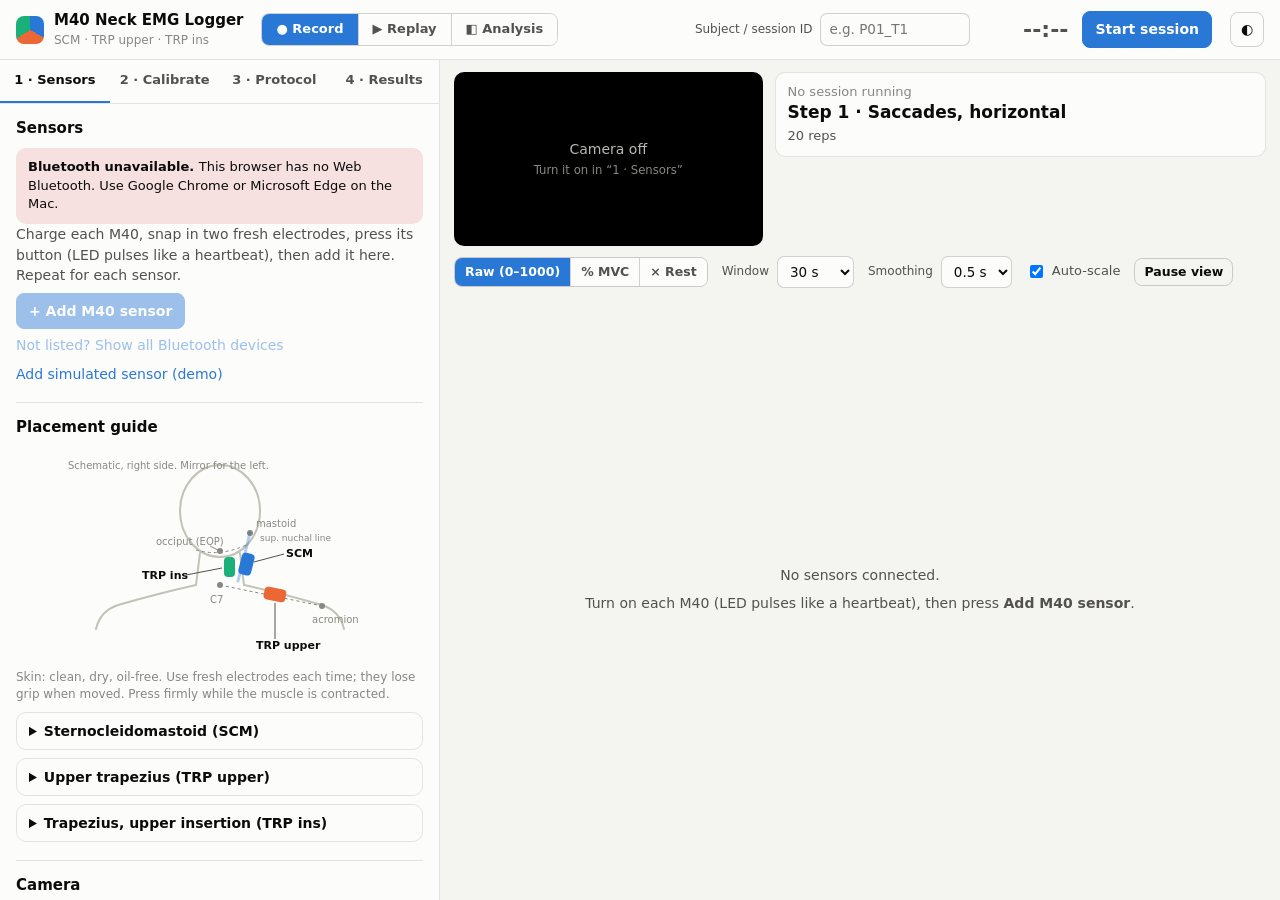
==== index.html @ 7b1920a0 "M40 Neck EMG Logger Browser app for the SAS rehab protocol with ANR M40 Muscle Sense sensors: - pair" ====
<!doctype html>
<html lang="en">
<head>
  <meta charset="utf-8">
  <meta name="viewport" content="width=device-width, initial-scale=1">
  <title>M40 Neck EMG Logger</title>
  <link rel="stylesheet" href="css/app.css">
</head>
<body>
  <header class="topbar">
    <div class="brand">
      <span class="brand-mark" aria-hidden="true"></span>
      <div>
        <div class="brand-name">M40 Neck EMG Logger</div>
        <div class="brand-sub">SCM · TRP upper · TRP ins</div>
      </div>
    </div>

    <div class="seg mode-switch" id="modeSwitch" role="tablist" aria-label="Mode">
      <button data-view="record" class="active">● Record</button>
      <button data-view="replay">▶ Replay</button>
      <button data-view="analysis">◧ Analysis</button>
    </div>

    <div class="session-controls">
      <label class="field inline">
        <span>Subject / session ID</span>
        <input id="subject" type="text" placeholder="e.g. P01_T1" autocomplete="off">
      </label>
      <div class="session-clock" id="sessionClock" aria-live="polite">--:--</div>
      <div class="rec-badge" id="recBadge" hidden><span class="rec-dot"></span><span id="recText">REC</span></div>
      <button class="btn primary" id="btnSession">Start session</button>
    </div>

    <button class="btn ghost icon" id="btnTheme" title="Toggle light/dark">◐</button>
  </header>

  <main class="layout" id="recordView">
    <!-- LEFT: workflow -->
    <section class="workflow">
      <nav class="tabs" role="tablist">
        <button role="tab" data-tab="setup" class="active">1 · Sensors</button>
        <button role="tab" data-tab="calib">2 · Calibrate</button>
        <button role="tab" data-tab="protocol">3 · Protocol</button>
        <button role="tab" data-tab="results">4 · Results</button>
      </nav>
      <div class="tab-body" id="tab-setup"></div>
      <div class="tab-body" id="tab-calib" hidden></div>
      <div class="tab-body" id="tab-protocol" hidden></div>
      <div class="tab-body" id="tab-results" hidden></div>
    </section>

    <!-- RIGHT: live -->
    <section class="live">
      <div class="live-top">
        <div class="cam-wrap">
          <video id="camPreview" autoplay muted playsinline></video>
          <div class="cam-empty" id="camEmpty"><div>Camera off<br><small>Turn it on in “1 · Sensors”</small></div></div>
          <div class="cam-overlay" id="camOverlay"></div>
        </div>
        <div class="now-panel">
          <div class="now-step" id="nowStep">
            <div class="now-label">No step running</div>
          </div>
          <div class="tiles" id="tiles"></div>
        </div>
      </div>

      <div class="chart-controls">
        <div class="seg" id="segMode" role="group" aria-label="Display unit">
          <button data-mode="raw" class="active">Raw (0–1000)</button>
          <button data-mode="mvc">% MVC</button>
          <button data-mode="rest">× Rest</button>
        </div>
        <label class="field inline small">
          <span>Window</span>
          <select id="selWindow">
            <option value="10">10 s</option>
            <option value="30" selected>30 s</option>
            <option value="60">60 s</option>
            <option value="120">2 min</option>
          </select>
        </label>
        <label class="field inline small">
          <span>Smoothing</span>
          <select id="selSmooth">
            <option value="1">off</option>
            <option value="3">0.3 s</option>
            <option value="5" selected>0.5 s</option>
            <option value="10">1.0 s</option>
          </select>
        </label>
        <label class="check small"><input type="checkbox" id="chkAuto" checked> Auto-scale</label>
        <button class="btn ghost small" id="btnPause">Pause view</button>
      </div>

      <div class="strips" id="strips">
        <div class="strips-empty" id="stripsEmpty">
          <p>No sensors connected.</p>
          <p class="muted">Turn on each M40 (LED pulses like a heartbeat), then press <b>Add M40 sensor</b>.</p>
        </div>
      </div>
    </section>
  </main>

  <!-- REPLAY: a recorded session, video and EMG in sync -->
  <main class="rv-layout" id="replayView" hidden>
    <aside class="rv-side">
      <div class="rv-side-head">
        <div class="seg" id="rvSideTabs" role="tablist">
          <button data-side="steps" class="active">Steps</button>
          <button data-side="comments">Comments <span id="rvCommentCount" class="num"></span></button>
        </div>
        <button class="btn small ghost" id="rvBack" title="Open another session">Open other…</button>
      </div>
      <ol class="rv-steps" id="rvSteps"></ol>
      <div class="rv-comments" id="rvComments" hidden></div>
      <div class="rv-info" id="rvInfo"></div>
    </aside>

    <section class="rv-content">
      <div class="rv-top">
        <div class="cam-wrap rv-video">
          <video id="rvVideo" playsinline></video>
          <div class="cam-empty" id="rvNoVideo"><div>No video in this session<br><small>EMG plays on its own clock</small></div></div>
          <div class="cam-overlay" id="rvVideoNote"></div>
        </div>
        <div class="rv-panel">
          <div class="now-step">
            <div class="now-label" id="rvTitle">–</div>
            <div class="now-title" id="rvStepTitle">–</div>
            <div class="now-label" id="rvStepLabel">–</div>
            <div class="now-meta">
              <span>Session <b id="rvTime">0:00.0</b></span>
              <span>Rep <b id="rvRep">–</b></span>
            </div>
          </div>
          <div class="rv-transport">
            <button class="btn" id="rvPrevStep" title="Previous step (PageUp)">⏮</button>
            <button class="btn" id="rvPrevRep" title="Previous rep ([)">◀ rep</button>
            <button class="btn primary rv-play" id="rvPlay" title="Play/pause (Space)">▶</button>
            <button class="btn" id="rvNextRep" title="Next rep (])">rep ▶</button>
            <button class="btn" id="rvNextStep" title="Next step (PageDown)">⏭</button>
            <select id="rvRate" title="Playback speed">
              <option value="0.25">0.25×</option>
              <option value="0.5">0.5×</option>
              <option value="1" selected>1×</option>
              <option value="2">2×</option>
            </select>
          </div>
          <form class="rv-comment-bar" id="rvCommentForm" autocomplete="off">
            <input type="text" id="rvCommentText" placeholder="Comment at the playhead…  (C)">
            <button class="btn primary small" id="rvCommentAdd" type="submit">Add at 0:00.0</button>
          </form>
          <div class="tiles" id="rvTiles"></div>
        </div>
      </div>

      <div class="chart-controls">
        <div class="seg" id="rvMode" role="group" aria-label="Display unit">
          <button data-mode="raw" class="active">Raw (0–1000)</button>
          <button data-mode="mvc">% MVC</button>
          <button data-mode="rest">× Rest</button>
        </div>
        <label class="field inline small">
          <span>Window</span>
          <select id="rvWindow">
            <option value="10">10 s</option>
            <option value="20" selected>20 s</option>
            <option value="60">60 s</option>
            <option value="180">3 min</option>
          </select>
        </label>
        <label class="check small"><input type="checkbox" id="rvMirror"> Mirror video</label>
        <span class="rv-sync small">
          Video sync
          <button class="btn small ghost" id="rvSyncMinus" title="Video 0.1 s earlier">−0.1</button>
          <b id="rvSync" class="num">+0.0 s</b>
          <button class="btn small ghost" id="rvSyncPlus" title="Video 0.1 s later">+0.1</button>
        </span>
        <span class="tiny rv-keys"><kbd>Space</kbd> play · <kbd>←</kbd><kbd>→</kbd> 1 s · <kbd>[</kbd><kbd>]</kbd> rep · <kbd>PgUp</kbd><kbd>PgDn</kbd> step · <kbd>C</kbd> comment</span>
      </div>

      <div class="rv-overview"><canvas id="rvOverview"></canvas></div>
      <div class="strips" id="rvStrips"></div>
    </section>
  </main>

  <section class="rv-empty" id="replayEmpty" hidden>
    <div class="rv-drop" id="rvDrop">
      <h2>Replay a recorded session</h2>
      <p class="muted">Choose the session folder (it holds <code>session.json</code>, <code>samples_long.csv</code>, <code>events.csv</code> and the video),
        or your save folder to pick from all sessions.<br>You can also drop the folder or its files here, including downloaded copies.</p>
      <div class="btn-row" style="justify-content:center">
        <button class="btn primary" id="rvOpenFolder">Open folder…</button>
        <button class="btn" id="rvOpenFiles">Select files…</button>
        <input type="file" id="rvFileInput" multiple hidden>
      </div>
      <p class="tiny rv-privacy">🔒 Files are opened in this browser only. Nothing is uploaded, also when the app runs from a website.</p>
      <div id="rvRecent"></div>
    </div>
  </section>

  <!-- ANALYSIS: groupings per exercise, activations, rep-locked stacks, behaviour clusters -->
  <main class="an-layout" id="analysisView" hidden></main>
  <section class="rv-empty" id="analysisEmpty" hidden>
    <div class="rv-drop">
      <h2>Analyse a recorded session</h2>
      <p class="muted">Open a session folder or its files. Analysis uses the same session as Replay, so a session already open there is analysed straight away.</p>
      <div class="btn-row" style="justify-content:center">
        <button class="btn primary" id="anOpenFolder">Open folder…</button>
        <button class="btn" id="anOpenFiles">Select files…</button>
      </div>
      <p class="tiny rv-privacy">🔒 Files are opened in this browser only. Nothing is uploaded, also when the app runs from a website.</p>
    </div>
  </section>

  <div class="boot-error" id="bootError" hidden>
    <b>The app did not load completely.</b>
    Press <kbd>⌘</kbd><kbd>⇧</kbd><kbd>R</kbd> to reload. If that does not help, close the tab and start the app with
    <code>start.command</code>, so it runs at http://localhost:8040, not as a file.
    <div class="tiny" id="bootErrorDetail"></div>
  </div>

  <div class="toast-host" id="toasts" aria-live="polite"></div>

  <script>
    // If the app modules fail to load (stale cache, opened as a file), say so instead of showing dead buttons.
    window.addEventListener('error', function (e) {
      if (!window.__appReady) document.getElementById('bootErrorDetail').textContent = e.message || '';
    });
    setTimeout(function () {
      if (!window.__appReady) document.getElementById('bootError').hidden = false;
    }, 4000);
  </script>
  <script type="module" src="js/app.js"></script>
</body>
</html>
---- css/app.css ----
/* ---------- Tokens ---------- */
:root {
  color-scheme: light;
  --bg: #f4f4f1;
  --surface: #fcfcfb;
  --surface-2: #f0efec;
  --surface-3: #e7e6e1;
  --ink: #0b0b0b;
  --ink-2: #52514e;
  --muted: #898781;
  --grid: #e1e0d9;
  --axis: #c3c2b7;
  --border: rgba(11, 11, 11, 0.10);
  --border-strong: rgba(11, 11, 11, 0.18);
  --accent: #2a78d6;
  --accent-ink: #ffffff;
  --accent-soft: #cde2fb;
  --good: #0ca30c;
  --good-text: #006300;
  --warn: #fab219;
  --serious: #ec835a;
  --crit: #d03b3b;
  --band: rgba(42, 120, 214, 0.08);
  --band-calib: rgba(137, 135, 129, 0.12);
  --s1: #2a78d6; --s2: #eb6834; --s3: #1baf7a; --s4: #eda100;
  --s5: #e87ba4; --s6: #008300; --s7: #6250d6; --s8: #e34948;
  --radius: 10px;
  --font: system-ui, -apple-system, "Segoe UI", sans-serif;
}
@media (prefers-color-scheme: dark) {
  :root:not([data-theme="light"]) {
    color-scheme: dark;
    --bg: #0d0d0d; --surface: #1a1a19; --surface-2: #232321; --surface-3: #2c2c2a;
    --ink: #f0efec; --ink-2: #c3c2b7; --muted: #898781; --grid: #2c2c2a; --axis: #383835;
    --border: rgba(255,255,255,0.10); --border-strong: rgba(255,255,255,0.18);
    --accent: #3987e5; --accent-soft: #184f95; --good-text: #0ca30c;
    --band: rgba(57, 135, 229, 0.14); --band-calib: rgba(137, 135, 129, 0.16);
    --s1: #3987e5; --s2: #d95926; --s3: #199e70; --s4: #c98500;
    --s5: #d55181; --s6: #008300; --s7: #9085e9; --s8: #e66767;
  }
}
:root[data-theme="dark"] {
  color-scheme: dark;
  --bg: #0d0d0d; --surface: #1a1a19; --surface-2: #232321; --surface-3: #2c2c2a;
  --ink: #f0efec; --ink-2: #c3c2b7; --muted: #898781; --grid: #2c2c2a; --axis: #383835;
  --border: rgba(255,255,255,0.10); --border-strong: rgba(255,255,255,0.18);
  --accent: #3987e5; --accent-soft: #184f95; --good-text: #0ca30c;
  --band: rgba(57, 135, 229, 0.14); --band-calib: rgba(137, 135, 129, 0.16);
  --s1: #3987e5; --s2: #d95926; --s3: #199e70; --s4: #c98500;
  --s5: #d55181; --s6: #008300; --s7: #9085e9; --s8: #e66767;
}

/* ---------- Base ---------- */
* { box-sizing: border-box; }
html, body { height: 100%; }
body {
  margin: 0; font-family: var(--font); font-size: 14px; line-height: 1.45;
  background: var(--bg); color: var(--ink);
  display: flex; flex-direction: column; overflow: hidden;
}
h2 { font-size: 15px; margin: 0 0 8px; font-weight: 650; }
h3 { font-size: 13px; margin: 0 0 6px; font-weight: 650; }
p { margin: 0 0 8px; }
small, .muted { color: var(--ink-2); }
.tiny { font-size: 12px; color: var(--muted); }
.num { font-variant-numeric: tabular-nums; }
[hidden] { display: none !important; }
kbd {
  font: 11px var(--font); padding: 1px 5px; border-radius: 4px;
  border: 1px solid var(--border-strong); background: var(--surface-2); color: var(--ink-2);
}

/* ---------- Buttons & fields ---------- */
.btn {
  font: inherit; font-weight: 550; border-radius: 8px; padding: 7px 12px;
  border: 1px solid var(--border-strong); background: var(--surface); color: var(--ink);
  cursor: pointer; white-space: nowrap;
}
a.btn { text-decoration: none; display: inline-block; }
.btn:hover:not(:disabled) { background: var(--surface-2); }
.btn:disabled { opacity: .45; cursor: not-allowed; }
.btn.primary { background: var(--accent); border-color: var(--accent); color: var(--accent-ink); }
.btn.primary:hover:not(:disabled) { filter: brightness(1.08); background: var(--accent); }
.btn.danger { background: var(--crit); border-color: var(--crit); color: #fff; }
.btn.danger:hover:not(:disabled) { filter: brightness(1.08); background: var(--crit); }
.btn.ghost { background: transparent; }
.btn.small { padding: 4px 9px; font-size: 12.5px; }
.btn.big { padding: 11px 18px; font-size: 15px; }
.btn.icon { width: 34px; padding: 6px 0; }
.btn.link { border: none; background: none; color: var(--accent); padding: 0; font-weight: 500; }
.btn-row { display: flex; gap: 8px; flex-wrap: wrap; align-items: center; }

.field { display: flex; flex-direction: column; gap: 3px; font-size: 12px; color: var(--ink-2); }
.field.inline { flex-direction: row; align-items: center; gap: 8px; }
.field.small { font-size: 12px; }
input[type="text"], input[type="number"], select, textarea {
  font: inherit; font-size: 13.5px; color: var(--ink); background: var(--surface);
  border: 1px solid var(--border-strong); border-radius: 7px; padding: 6px 8px; min-width: 0;
}
textarea { resize: vertical; min-height: 38px; }
input:focus, select:focus, textarea:focus, .btn:focus-visible {
  outline: 2px solid var(--accent); outline-offset: 1px;
}
.check { display: inline-flex; align-items: center; gap: 6px; color: var(--ink-2); font-size: 13px; cursor: pointer; }

/* ---------- Top bar ---------- */
.topbar {
  display: flex; align-items: center; gap: 18px; padding: 10px 16px;
  background: var(--surface); border-bottom: 1px solid var(--border); flex: none;
}
.brand { display: flex; align-items: center; gap: 10px; min-width: 210px; }
.brand-mark {
  width: 28px; height: 28px; border-radius: 8px; flex: none;
  background: conic-gradient(var(--s1) 0 33%, var(--s2) 0 66%, var(--s3) 0);
}
.brand-name { font-weight: 700; font-size: 15px; }
.brand-sub { font-size: 12px; color: var(--muted); }
.session-controls { display: flex; align-items: center; gap: 14px; margin-left: auto; }
.session-controls input { width: 150px; }
.session-clock { font-size: 22px; font-weight: 650; font-variant-numeric: tabular-nums; min-width: 84px; text-align: right; color: var(--ink-2); }
.session-clock.on { color: var(--ink); }
.rec-badge {
  display: inline-flex; align-items: center; gap: 6px; padding: 4px 10px; border-radius: 99px;
  background: color-mix(in srgb, var(--crit) 14%, transparent); color: var(--crit); font-weight: 650; font-size: 12.5px;
}
.rec-dot { width: 9px; height: 9px; border-radius: 50%; background: var(--crit); animation: blink 1.2s infinite; }
@keyframes blink { 50% { opacity: .25; } }

/* ---------- Layout ---------- */
.layout { flex: 1; display: grid; grid-template-columns: minmax(380px, 440px) 1fr; min-height: 0; }
.workflow { display: flex; flex-direction: column; border-right: 1px solid var(--border); background: var(--surface); min-height: 0; }
.tabs { display: flex; border-bottom: 1px solid var(--border); flex: none; }
.tabs button {
  flex: 1; font: inherit; font-weight: 600; font-size: 13px; padding: 11px 4px; cursor: pointer;
  border: none; background: none; color: var(--ink-2); border-bottom: 2px solid transparent;
}
.tabs button.active { color: var(--ink); border-bottom-color: var(--accent); }
.tabs button:hover { color: var(--ink); }
.tab-body { flex: 1; overflow-y: auto; padding: 14px 16px 40px; }
.section { margin-bottom: 18px; }
.section + .section { padding-top: 14px; border-top: 1px solid var(--border); }
.callout {
  background: var(--surface-2); border-radius: var(--radius); padding: 10px 12px; font-size: 13px; color: var(--ink-2);
}
.callout.warn { background: color-mix(in srgb, var(--warn) 18%, var(--surface)); color: var(--ink); }
.callout.bad { background: color-mix(in srgb, var(--crit) 14%, var(--surface)); color: var(--ink); }
.callout b { color: var(--ink); }

/* ---------- Sensor cards ---------- */
.sensor-card {
  border: 1px solid var(--border); border-radius: var(--radius); padding: 10px 12px; margin-bottom: 10px;
  background: var(--surface); position: relative;
}
.sensor-card::before {
  content: ""; position: absolute; left: 0; top: 10px; bottom: 10px; width: 4px; border-radius: 0 4px 4px 0;
  background: var(--sc);
}
.sensor-head { display: flex; align-items: center; gap: 8px; margin-bottom: 8px; }
.sensor-head input { flex: 1; font-weight: 600; }
.sensor-grid { display: grid; grid-template-columns: minmax(0, 1.5fr) minmax(0, .7fr) minmax(0, 1.1fr); gap: 8px; }
.sensor-grid select { width: 100%; }
.sensor-meta { display: flex; flex-wrap: wrap; align-items: center; gap: 4px 12px; margin-top: 8px; font-size: 12px; color: var(--ink-2); }
.sensor-meta > * { white-space: nowrap; }
.status { display: inline-flex; align-items: center; gap: 5px; font-size: 12px; font-weight: 600; }
.status i { width: 8px; height: 8px; border-radius: 50%; display: inline-block; background: var(--muted); }
.status.st-live i { background: var(--good); }
.status.st-connecting i, .status.st-reconnecting i { background: var(--warn); animation: blink 1s infinite; }
.status.st-disconnected i { background: var(--crit); }
.led { display: inline-flex; gap: 2px; vertical-align: middle; }
.led i { width: 9px; height: 9px; border-radius: 50%; display: inline-block; border: 1px solid var(--border-strong); }

/* ---------- Placement guide ---------- */
details.guide { border: 1px solid var(--border); border-radius: var(--radius); padding: 8px 12px; margin-bottom: 8px; }
details.guide summary { cursor: pointer; font-weight: 600; }
details.guide[open] summary { margin-bottom: 6px; }
details.guide ul { margin: 4px 0 0; padding-left: 18px; color: var(--ink-2); font-size: 13px; }
.figure { display: flex; justify-content: center; padding: 6px 0; }
.figure svg { max-width: 100%; height: auto; }

/* ---------- Calibration ---------- */
.cal-table { width: 100%; border-collapse: collapse; font-size: 13px; }
.cal-table th { text-align: left; font-weight: 600; color: var(--ink-2); font-size: 12px; padding: 4px 6px; border-bottom: 1px solid var(--border); }
.cal-table td { padding: 6px; border-bottom: 1px solid var(--border); vertical-align: middle; }
.cal-table td.num { text-align: right; }
.swatch { width: 10px; height: 10px; border-radius: 3px; display: inline-block; margin-right: 6px; vertical-align: middle; }
.countdown { font-size: 30px; font-weight: 700; font-variant-numeric: tabular-nums; }
.capture-box { display: flex; align-items: center; gap: 14px; padding: 10px 12px; border-radius: var(--radius); background: var(--surface-2); margin: 8px 0; }

/* ---------- Protocol ---------- */
.step-list { list-style: none; margin: 0 0 12px; padding: 0; border: 1px solid var(--border); border-radius: var(--radius); overflow: hidden; }
.step-list li {
  display: grid; grid-template-columns: 26px 1fr auto 20px; gap: 8px; align-items: center;
  padding: 6px 10px; font-size: 13px; cursor: pointer; border-bottom: 1px solid var(--border);
}
.step-list li:last-child { border-bottom: none; }
.step-list li:hover { background: var(--surface-2); }
.step-list li.current { background: color-mix(in srgb, var(--accent) 12%, var(--surface)); font-weight: 600; }
.step-list .n { color: var(--muted); font-variant-numeric: tabular-nums; text-align: right; }
.step-list .r { color: var(--ink-2); font-size: 12px; }
.step-list .st { text-align: center; color: var(--good-text); font-weight: 700; }
.step-list li.running .st { color: var(--crit); }

.step-card { border: 1px solid var(--border-strong); border-radius: 12px; padding: 14px; background: var(--surface); }
.step-kicker { font-size: 12px; font-weight: 650; letter-spacing: .04em; text-transform: uppercase; color: var(--muted); }
.step-title { font-size: 19px; font-weight: 700; margin: 2px 0 10px; line-height: 1.25; }
.cue { font-size: 16px; line-height: 1.45; padding: 10px 12px; border-radius: 9px; background: color-mix(in srgb, var(--accent) 10%, var(--surface)); border-left: 4px solid var(--accent); margin-bottom: 10px; }
.cue-label { font-size: 11px; font-weight: 700; text-transform: uppercase; color: var(--accent); letter-spacing: .05em; display: block; margin-bottom: 2px; }
.setup-note { font-size: 13px; color: var(--ink-2); margin-bottom: 12px; }
.rep-row { display: flex; align-items: center; gap: 12px; margin: 10px 0; }
.rep-count { font-size: 44px; font-weight: 750; font-variant-numeric: tabular-nums; line-height: 1; min-width: 120px; }
.rep-count small { font-size: 20px; color: var(--muted); font-weight: 600; }
.rep-count.hit { color: var(--good-text); }
.rep-btns { display: flex; gap: 6px; }
.rep-btns .btn { width: 44px; height: 44px; font-size: 20px; padding: 0; }
.step-timer { margin-left: auto; text-align: right; }
.step-timer .t { font-size: 22px; font-weight: 650; font-variant-numeric: tabular-nums; }
.inter-rest { font-size: 14px; font-weight: 650; padding: 6px 10px; border-radius: 8px; background: color-mix(in srgb, var(--warn) 25%, var(--surface)); display: inline-block; }
.step-actions { display: flex; gap: 8px; flex-wrap: wrap; margin-top: 12px; }
.step-actions .grow { flex: 1; }
.after-step { margin-top: 12px; padding-top: 12px; border-top: 1px dashed var(--border-strong); }
.mini-stats { width: 100%; border-collapse: collapse; font-size: 12.5px; margin: 6px 0 10px; }
.mini-stats td, .mini-stats th { padding: 3px 4px; border-bottom: 1px solid var(--border); text-align: right; font-variant-numeric: tabular-nums; }
.mini-stats th { color: var(--ink-2); font-weight: 600; }
.mini-stats td:first-child, .mini-stats th:first-child { text-align: left; }
.symptom { display: flex; gap: 3px; flex-wrap: wrap; }
.symptom button { width: 30px; height: 30px; padding: 0; font-size: 12.5px; }
.symptom button.sel { background: var(--accent); color: var(--accent-ink); border-color: var(--accent); }
.rest-banner { margin-top: 12px; padding: 10px 12px; border-radius: 9px; background: var(--surface-2); display: flex; align-items: center; gap: 12px; }
.rest-banner .countdown { font-size: 24px; }
.shortcuts { margin-top: 12px; font-size: 12px; color: var(--muted); display: flex; gap: 10px; flex-wrap: wrap; }

/* ---------- Results ---------- */
.heat { width: 100%; border-collapse: separate; border-spacing: 2px; font-size: 12.5px; }
.heat th { font-weight: 600; color: var(--ink-2); font-size: 11.5px; padding: 3px 4px; text-align: center; vertical-align: bottom; }
.heat th.l { text-align: left; }
.heat td { padding: 5px 4px; text-align: center; border-radius: 4px; font-variant-numeric: tabular-nums; }
.heat td.l { text-align: left; background: none; color: var(--ink-2); white-space: nowrap; max-width: 130px; overflow: hidden; text-overflow: ellipsis; }
.heat td.empty { color: var(--muted); }
.legend-ramp { display: flex; align-items: center; gap: 6px; font-size: 11.5px; color: var(--muted); margin-top: 6px; }
.legend-ramp span.r { width: 120px; height: 8px; border-radius: 4px; background: linear-gradient(90deg, #cde2fb, #2a78d6, #0d366b); }

/* ---------- Live side ---------- */
.live { display: flex; flex-direction: column; min-width: 0; min-height: 0; padding: 12px 14px; gap: 10px; }
.live-top { display: grid; grid-template-columns: minmax(260px, 38%) 1fr; gap: 12px; flex: none; }
.cam-wrap { position: relative; background: #000; border-radius: var(--radius); overflow: hidden; aspect-ratio: 16 / 9; }
.cam-wrap video { width: 100%; height: 100%; object-fit: cover; display: block; transform: scaleX(-1); }
.cam-wrap video.unmirrored { transform: none; }
.cam-empty { position: absolute; inset: 0; display: flex; align-items: center; justify-content: center; text-align: center; color: #b8b7b0; font-size: 14px; }
.cam-empty small { color: #898781; }
.cam-overlay { position: absolute; left: 8px; bottom: 8px; font-size: 12px; color: #fff; background: rgba(0,0,0,.55); padding: 2px 8px; border-radius: 6px; font-variant-numeric: tabular-nums; }
.cam-overlay:empty { display: none; }

.now-panel { display: flex; flex-direction: column; gap: 10px; min-width: 0; }
.now-step { background: var(--surface); border: 1px solid var(--border); border-radius: var(--radius); padding: 10px 12px; }
.now-label { color: var(--muted); font-size: 13px; }
.now-title { font-size: 17px; font-weight: 700; line-height: 1.25; }
.now-meta { display: flex; gap: 16px; margin-top: 4px; font-size: 13px; color: var(--ink-2); font-variant-numeric: tabular-nums; }
.now-meta b { color: var(--ink); font-size: 20px; }

.tiles { display: grid; grid-template-columns: repeat(auto-fill, minmax(150px, 1fr)); gap: 8px; }
.tile { background: var(--surface); border: 1px solid var(--border); border-radius: var(--radius); padding: 8px 10px 9px; position: relative; overflow: hidden; }
.tile-top { display: flex; align-items: center; gap: 6px; font-size: 12px; font-weight: 650; }
.tile-top .swatch { margin: 0; }
.tile-top .nm { overflow: hidden; text-overflow: ellipsis; white-space: nowrap; }
.tile-val { font-size: 24px; font-weight: 700; margin: 2px 0 4px; line-height: 1.1; }
.tile-val small { font-size: 12px; font-weight: 500; color: var(--muted); margin-left: 3px; }
.tile-bar { height: 6px; border-radius: 3px; background: var(--surface-3); overflow: hidden; }
.tile-bar i { display: block; height: 100%; width: 0; border-radius: 3px; background: var(--sc); transition: width .12s linear; }
.tile-foot { display: flex; justify-content: space-between; font-size: 11.5px; color: var(--muted); margin-top: 5px; font-variant-numeric: tabular-nums; }
.tile.warn-flag .tile-foot .q { color: var(--crit); font-weight: 650; }

.chart-controls { display: flex; align-items: center; gap: 14px; flex-wrap: wrap; flex: none; }
.seg { display: inline-flex; border: 1px solid var(--border-strong); border-radius: 8px; overflow: hidden; }
.seg button { font: inherit; font-size: 12.5px; font-weight: 550; padding: 5px 10px; border: none; background: var(--surface); color: var(--ink-2); cursor: pointer; }
.seg button + button { border-left: 1px solid var(--border-strong); }
.seg button.active { background: var(--accent); color: var(--accent-ink); }

.strips { flex: 1; min-height: 0; display: flex; flex-direction: column; gap: 6px; overflow-y: auto; }
.strip { position: relative; flex: 1 1 0; min-height: 96px; background: var(--surface); border: 1px solid var(--border); border-radius: var(--radius); }
.strip canvas { position: absolute; inset: 0; width: 100%; height: 100%; cursor: crosshair; }
.strip-label {
  position: absolute; left: 52px; top: 6px; font-size: 12px; font-weight: 650; pointer-events: none;
  display: flex; gap: 6px; align-items: center; background: color-mix(in srgb, var(--surface) 85%, transparent); padding: 0 4px; border-radius: 4px;
}
.strips-empty { margin: auto; text-align: center; color: var(--ink-2); padding: 30px; }

/* ---------- Toasts ---------- */
.toast-host { position: fixed; right: 16px; bottom: 16px; display: flex; flex-direction: column; gap: 8px; z-index: 50; }
.toast { background: var(--ink); color: var(--surface); padding: 9px 14px; border-radius: 9px; font-size: 13px; max-width: 380px; box-shadow: 0 4px 18px rgba(0,0,0,.18); }
.toast.bad { background: var(--crit); color: #fff; }

@media (max-width: 1100px) {
  body { overflow: auto; }
  .layout { grid-template-columns: 1fr; }
  .workflow { border-right: none; border-bottom: 1px solid var(--border); max-height: none; }
  .live-top { grid-template-columns: 1fr; }
  .strips { min-height: 420px; }
}

/* ---------- Review page ---------- */
.rv-layout { flex: 1; display: grid; grid-template-columns: 300px 1fr; min-height: 0; }
.rv-side { display: flex; flex-direction: column; min-height: 0; background: var(--surface); border-right: 1px solid var(--border); }
.rv-side-head { display: flex; align-items: baseline; justify-content: space-between; padding: 14px 16px 6px; }
.rv-side-head h2 { margin: 0; }
.rv-steps { list-style: none; margin: 0; padding: 0 8px; overflow-y: auto; flex: 1; }
.rv-steps li { display: grid; grid-template-columns: 24px 1fr; gap: 8px; padding: 7px 8px; border-radius: 8px; cursor: pointer; }
.rv-steps li:hover { background: var(--surface-2); }
.rv-steps li.current { background: color-mix(in srgb, var(--accent) 14%, var(--surface)); }
.rv-steps li .n { text-align: right; font-weight: 650; color: var(--muted); font-variant-numeric: tabular-nums; }
.rv-steps li .tt { font-weight: 600; font-size: 13px; line-height: 1.3; }
.rv-steps li.superseded { opacity: .5; }
.rv-steps li.calib .tt { font-weight: 500; color: var(--ink-2); }
.rv-note { font-size: 12px; color: var(--ink-2); font-style: italic; margin-top: 2px; }
.rv-info { padding: 12px 16px 16px; border-top: 1px solid var(--border); display: flex; flex-direction: column; gap: 2px; }
.rv-info b { color: var(--ink-2); }
.rv-content { display: flex; flex-direction: column; min-width: 0; min-height: 0; padding: 12px 14px; gap: 10px; }
.rv-top { display: grid; grid-template-columns: minmax(320px, 46%) 1fr; gap: 12px; flex: none; }
.rv-video video { object-fit: contain; transform: none; }
.rv-video video.mirrored { transform: scaleX(-1); }
.rv-panel { display: flex; flex-direction: column; gap: 10px; min-width: 0; }
.rv-transport { display: flex; gap: 6px; align-items: center; flex-wrap: wrap; }
.rv-play { width: 56px; font-size: 16px; }
.rv-sync { display: inline-flex; align-items: center; gap: 4px; color: var(--ink-2); font-size: 12.5px; }
.rv-keys { margin-left: auto; }
.rv-overview { flex: none; height: 84px; background: var(--surface); border: 1px solid var(--border); border-radius: var(--radius); position: relative; }
.rv-overview canvas { position: absolute; inset: 0; width: 100%; height: 100%; cursor: ew-resize; touch-action: none; }
.rv-empty { flex: 1; display: flex; align-items: center; justify-content: center; padding: 24px; overflow-y: auto; }
.rv-drop { max-width: 640px; width: 100%; text-align: center; padding: 36px 28px; border: 2px dashed var(--border-strong); border-radius: 16px; background: var(--surface); }
.rv-drop.over { border-color: var(--accent); background: color-mix(in srgb, var(--accent) 8%, var(--surface)); }
.rv-drop code { font-size: 12.5px; }
.rv-session-list { display: grid; grid-template-columns: repeat(auto-fill, minmax(190px, 1fr)); gap: 8px; text-align: left; }
.rv-session { display: flex; flex-direction: column; align-items: flex-start; gap: 1px; white-space: normal; font-weight: 400; }
.rv-session span { font-size: 12px; opacity: .8; }
@media (max-width: 1100px) {
  .rv-layout { grid-template-columns: 1fr; }
  .rv-side { max-height: 260px; border-right: none; border-bottom: 1px solid var(--border); }
  .rv-top { grid-template-columns: 1fr; }
}

/* ---------- Record / Replay switch, comments, boot error ---------- */
.mode-switch button { font-size: 13px; padding: 6px 14px; font-weight: 600; }
.rv-side-head { gap: 8px; align-items: center; }
.rv-side-head .seg button { padding: 4px 10px; }
.rv-comments { overflow-y: auto; flex: 1; padding: 0 8px 8px; }
.rv-comment { padding: 7px 9px; border-radius: 8px; cursor: pointer; font-size: 13px; border-left: 3px solid var(--accent); margin: 4px 0; background: var(--surface); }
.rv-comment:hover { background: var(--surface-2); }
.rv-comment.current { background: color-mix(in srgb, var(--accent) 14%, var(--surface)); }
.rv-comment.session { border-left-color: var(--muted); cursor: default; }
.rv-comment-head { display: flex; gap: 8px; align-items: baseline; margin-bottom: 2px; }
.rv-comment-head .btn.link { margin-left: auto; font-size: 12px; color: var(--crit); }
.rv-comment-bar { display: flex; gap: 6px; }
.rv-comment-bar input { flex: 1; }
.boot-error {
  position: fixed; left: 50%; top: 70px; transform: translateX(-50%); z-index: 100; max-width: 560px;
  background: var(--crit); color: #fff; padding: 12px 16px; border-radius: 10px; font-size: 13.5px; box-shadow: 0 6px 24px rgba(0,0,0,.25);
}
.boot-error kbd { background: rgba(255,255,255,.2); color: #fff; border-color: rgba(255,255,255,.4); }
.boot-error .tiny { color: rgba(255,255,255,.85); margin-top: 4px; }

/* ---------- Analysis mode ---------- */
.an-layout { flex: 1; overflow-y: auto; min-height: 0; background: var(--bg); }
.an-toolbar { position: sticky; top: 0; z-index: 5; background: var(--surface); border-bottom: 1px solid var(--border); padding: 10px 16px; display: flex; flex-direction: column; gap: 8px; }
.an-title { display: flex; align-items: baseline; gap: 6px; }
.an-title .btn { margin-left: auto; }
.an-controls { display: flex; flex-wrap: wrap; gap: 8px 14px; align-items: center; }
.an-controls .btn { margin-left: auto; }
.an-body { padding: 14px 16px 60px; display: flex; flex-direction: column; gap: 14px; }
.an-card { background: var(--surface); border: 1px solid var(--border); border-radius: 12px; padding: 14px 16px; }
.an-card h2 { margin-bottom: 4px; }
.an-help { font-size: 12.5px; color: var(--ink-2); max-width: 980px; margin-bottom: 10px; }
.an-card h3 { font-size: 13px; margin: 8px 0 6px; }
.an-svg { display: block; font-family: var(--font); }
.an-svg .an-head { font-size: 12px; font-weight: 650; fill: var(--ink); }
.an-svg .an-label { font-size: 12px; fill: var(--ink); }
.an-svg .an-label.rest { font-weight: 650; }
.an-svg .an-axis { font-size: 10.5px; fill: var(--muted); }
.an-svg .an-num { font-size: 11.5px; fill: var(--ink-2); font-variant-numeric: tabular-nums; }
.an-svg .an-num.strong { font-weight: 700; fill: var(--ink); }
.an-svg .an-seg { font-size: 10.5px; fill: var(--surface); font-weight: 650; pointer-events: none; }
.an-svg .an-grid { stroke: var(--grid); }
.an-svg .an-base { stroke: var(--axis); }
.an-svg .an-restline { stroke: var(--muted); stroke-dasharray: 3 3; }
.an-svg .an-median { stroke: var(--ink); stroke-width: 2; }
.an-svg .an-thr { stroke: var(--ink-2); stroke-width: 1; }
.an-svg .an-zebra { fill: var(--surface-2); opacity: .5; }
.an-canvas { display: block; cursor: pointer; margin-bottom: 10px; }
.an-scroll { overflow-x: auto; }
.an-table { border-collapse: collapse; font-size: 12.5px; font-variant-numeric: tabular-nums; }
.an-table th, .an-table td { padding: 4px 8px; border-bottom: 1px solid var(--border); text-align: right; white-space: nowrap; }
.an-table th { font-weight: 600; color: var(--ink-2); font-size: 11.5px; }
.an-table th.grp { text-align: center; border-bottom: 1px solid var(--border-strong); }
.an-table .l { text-align: left; max-width: 240px; overflow: hidden; text-overflow: ellipsis; }
.an-table tr.rest td { font-weight: 600; background: var(--surface-2); }
.an-stack-grid { border-collapse: collapse; font-size: 12px; }
.an-stack-grid th, .an-stack-grid td { padding: 4px 6px; border-bottom: 1px solid var(--border); text-align: left; vertical-align: top; }
.an-stack-grid th { font-weight: 600; color: var(--ink-2); font-size: 11.5px; white-space: nowrap; }
.an-stack-grid td.l { max-width: 190px; overflow: hidden; text-overflow: ellipsis; white-space: nowrap; padding-top: 18px; }
.an-stack-grid tbody tr { cursor: pointer; }
.an-stack-grid tbody tr:hover { background: var(--surface-2); }
.an-stack-grid tbody tr.sel { background: color-mix(in srgb, var(--accent) 12%, var(--surface)); }
.an-stack-grid canvas { display: block; }
.an-stack-detail { margin-bottom: 12px; }
.an-row { display: flex; gap: 14px; flex-wrap: wrap; align-items: center; }
.an-row-top { align-items: flex-start; margin-top: 12px; }
.an-grow { flex: 1; min-width: 0; }
.an-subhead { font-size: 12px; font-weight: 650; display: flex; align-items: center; gap: 4px; margin-bottom: 2px; }
.an-clusters { display: flex; flex-wrap: wrap; gap: 10px; }
.an-cluster { border: 1px solid var(--border); border-radius: 10px; padding: 8px 10px; background: var(--surface); }
.an-cluster-head { display: flex; align-items: center; gap: 6px; font-size: 13px; }
.an-scatter { position: relative; }
.an-scatter canvas { display: block; cursor: pointer; }
.an-tip { position: absolute; z-index: 3; max-width: 260px; background: var(--ink); color: var(--surface); font-size: 12px; padding: 5px 8px; border-radius: 6px; pointer-events: none; }

.rv-privacy { margin-top: 12px; }

/* ---------- Phones ---------- */
.an-card { overflow-x: auto; }
@media (max-width: 760px) {
  .topbar { flex-wrap: wrap; gap: 8px 10px; padding: 8px 12px; }
  .brand { min-width: 0; flex: 1; }
  .brand-sub { display: none; }
  .mode-switch { order: 3; width: 100%; }
  .mode-switch button { flex: 1; }
  .session-controls { order: 4; width: 100%; margin-left: 0; gap: 8px; flex-wrap: wrap; }
  .session-controls .field.inline > span { display: none; }
  .session-controls input { width: 130px; flex: 1; }
  .session-clock { font-size: 18px; min-width: 0; }
  .tabs button { font-size: 12px; padding: 10px 2px; }
  .an-toolbar { position: static; }
  .an-body { padding: 10px 8px 40px; }
  .an-card { padding: 12px 10px; }
  .rv-keys { display: none; }
}
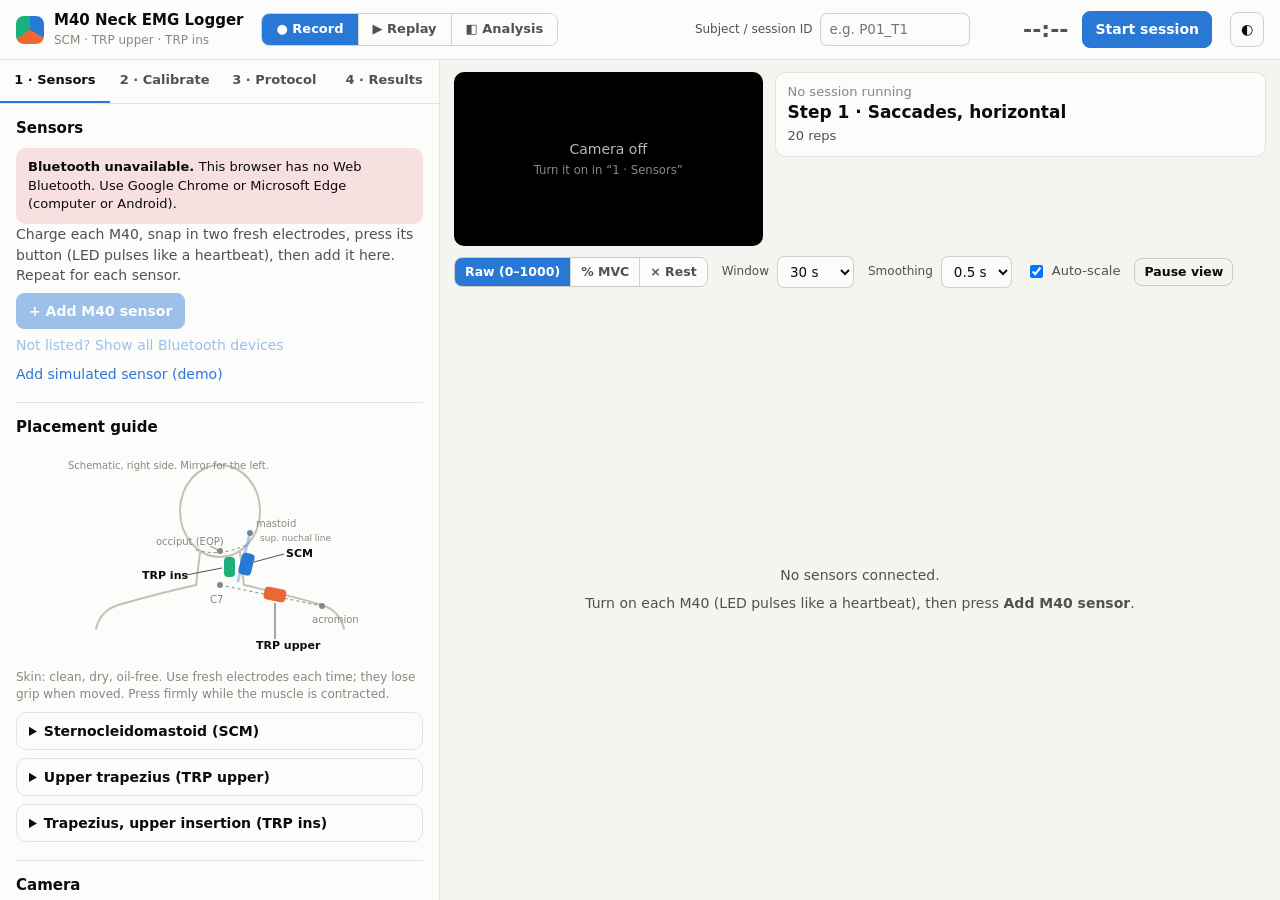
==== commit 462d4e43: "Support Bluefy on iPhone/iPad and keep sessions on the device - Sensor picker: full 128-bit UUIDs; o" ====
--- a/index.html
+++ b/index.html
@@ -211,6 +211,7 @@
         <button class="btn primary" id="anOpenFolder">Open folder…</button>
         <button class="btn" id="anOpenFiles">Select files…</button>
       </div>
+      <div id="anRecent"></div>
       <p class="tiny rv-privacy">🔒 Files are opened in this browser only. Nothing is uploaded, also when the app runs from a website.</p>
     </div>
   </section>
--- a/css/app.css
+++ b/css/app.css
@@ -431,3 +431,6 @@
   .an-card { padding: 12px 10px; }
   .rv-keys { display: none; }
 }
+.rv-stored { display: flex; flex-direction: column; align-items: flex-start; gap: 2px; text-align: left; border: 1px solid var(--border-strong); border-radius: 8px; padding: 8px 10px; background: var(--surface); }
+.rv-stored span { font-size: 12px; color: var(--ink-2); }
+.rv-stored .btn-row { margin-top: 6px; }
